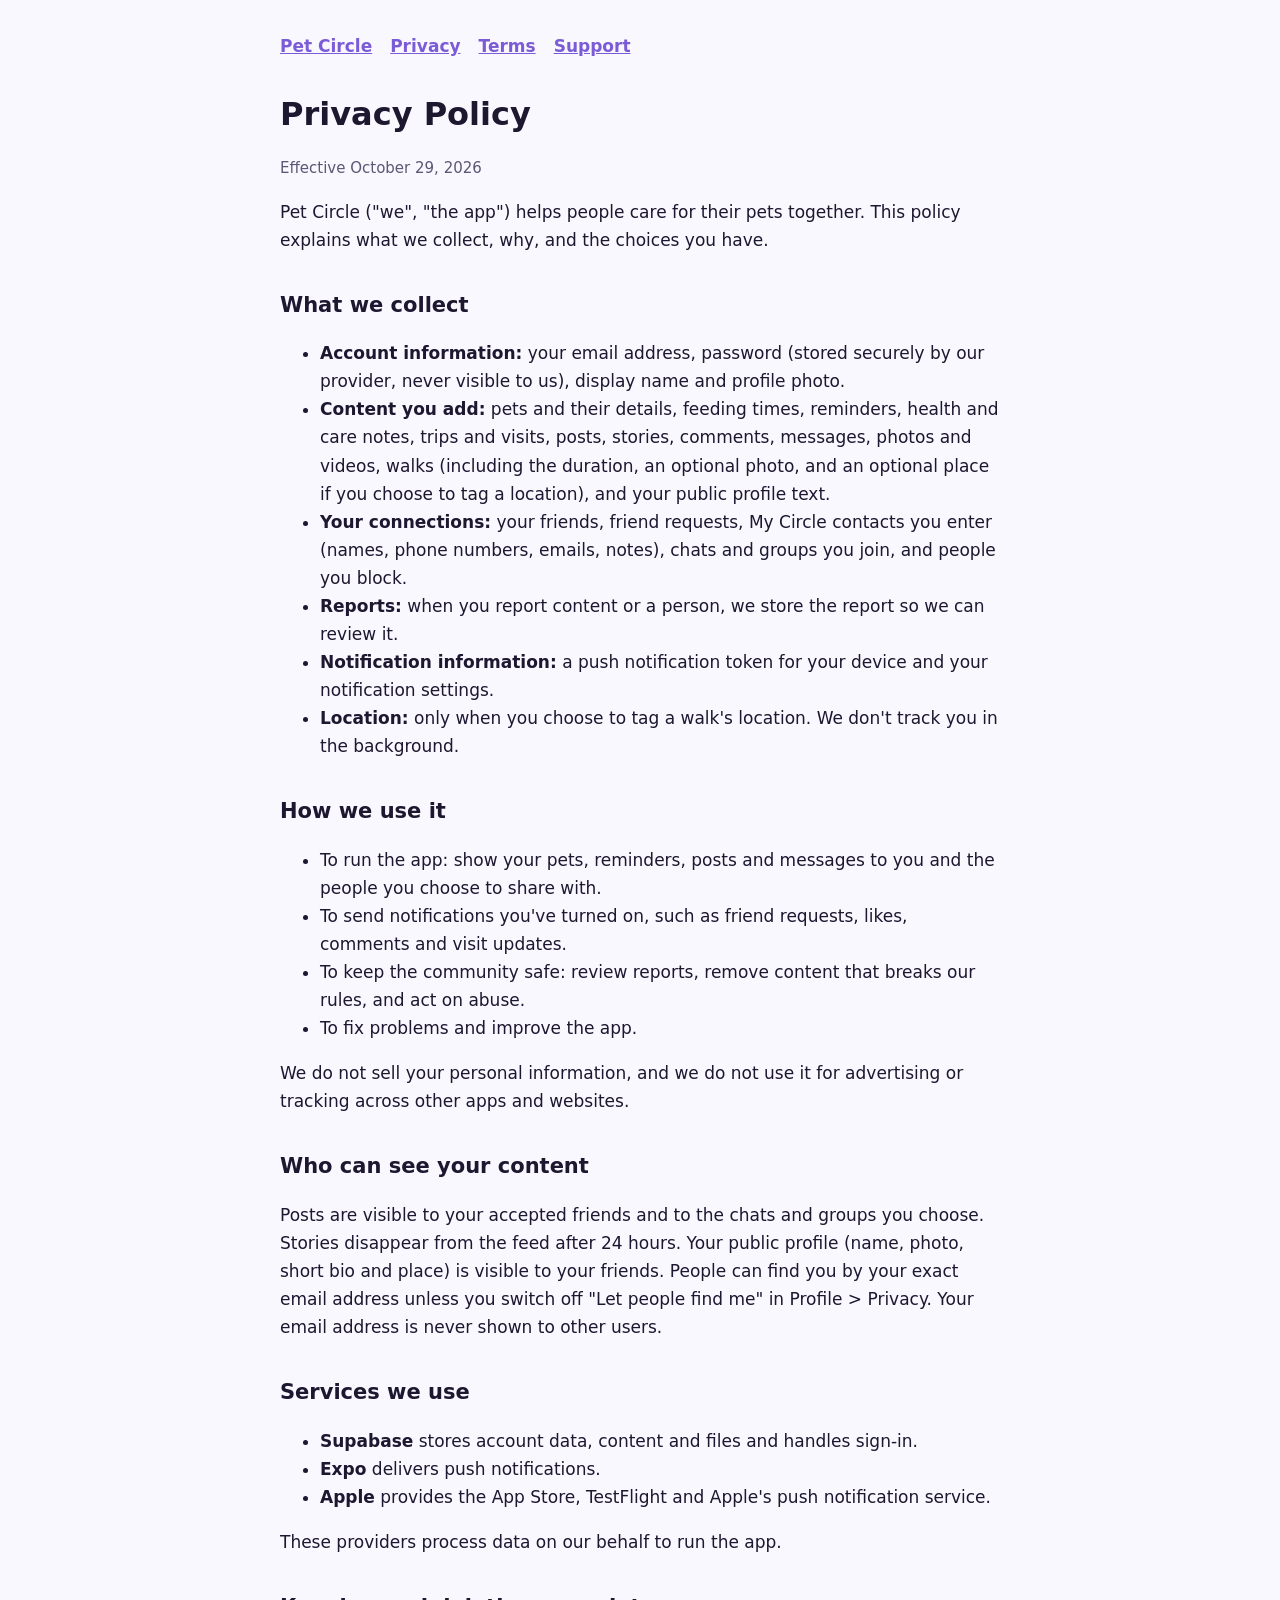
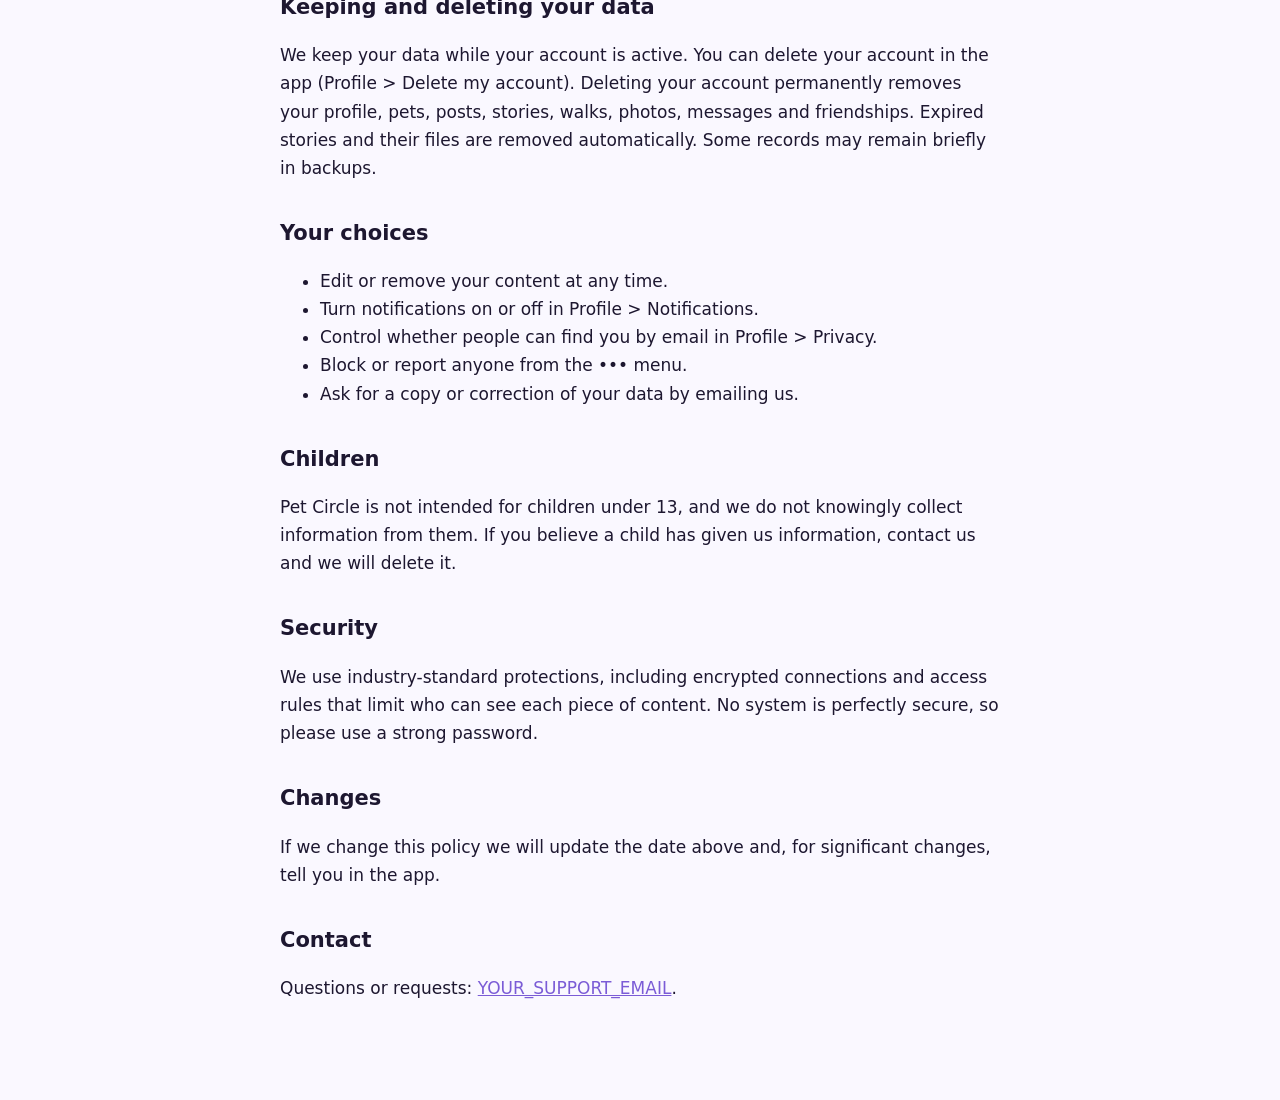
==== privacy.html @ 0113f094 "Add files via upload" ====
<!doctype html><html lang="en"><head><meta charset="utf-8"><meta name="viewport" content="width=device-width,initial-scale=1"><title>Privacy Policy – Pet Circle</title><style>
:root{--bg:#faf8ff;--ink:#1d1730;--mut:#5d5675;--acc:#7b5cd6;--card:#fff;--line:#e6dff5}
@media(prefers-color-scheme:dark){:root{--bg:#17121f;--ink:#f6f3fc;--mut:#b9b0cc;--acc:#b9a2f5;--card:#231b33;--line:#2e2442}}
body{margin:0;background:var(--bg);color:var(--ink);font:17px/1.65 -apple-system,system-ui,Segoe UI,sans-serif}
main{max-width:720px;margin:0 auto;padding:32px 20px 80px}
h1{font-size:32px;margin:0 0 6px}h2{font-size:21px;margin:34px 0 8px}
p,li{color:var(--ink)}.mut{color:var(--mut);font-size:15px}
a{color:var(--acc)}nav{display:flex;gap:18px;flex-wrap:wrap;margin-bottom:28px;font-weight:700}
.card{background:var(--card);border:1px solid var(--line);border-radius:18px;padding:18px 20px;margin:14px 0}
</style></head><body><main>
<nav><a href="index.html">Pet Circle</a><a href="privacy.html">Privacy</a><a href="terms.html">Terms</a><a href="support.html">Support</a></nav>
<h1>Privacy Policy</h1>
<p class="mut">Effective October 29, 2026</p>
<p>Pet Circle ("we", "the app") helps people care for their pets together. This policy explains what we collect, why, and the choices you have.</p>
<h2>What we collect</h2>
<ul>
<li><b>Account information:</b> your email address, password (stored securely by our provider, never visible to us), display name and profile photo.</li>
<li><b>Content you add:</b> pets and their details, feeding times, reminders, health and care notes, trips and visits, posts, stories, comments, messages, photos and videos, walks (including the duration, an optional photo, and an optional place if you choose to tag a location), and your public profile text.</li>
<li><b>Your connections:</b> your friends, friend requests, My Circle contacts you enter (names, phone numbers, emails, notes), chats and groups you join, and people you block.</li>
<li><b>Reports:</b> when you report content or a person, we store the report so we can review it.</li>
<li><b>Notification information:</b> a push notification token for your device and your notification settings.</li>
<li><b>Location:</b> only when you choose to tag a walk's location. We don't track you in the background.</li>
</ul>
<h2>How we use it</h2>
<ul>
<li>To run the app: show your pets, reminders, posts and messages to you and the people you choose to share with.</li>
<li>To send notifications you've turned on, such as friend requests, likes, comments and visit updates.</li>
<li>To keep the community safe: review reports, remove content that breaks our rules, and act on abuse.</li>
<li>To fix problems and improve the app.</li>
</ul>
<p>We do not sell your personal information, and we do not use it for advertising or tracking across other apps and websites.</p>
<h2>Who can see your content</h2>
<p>Posts are visible to your accepted friends and to the chats and groups you choose. Stories disappear from the feed after 24 hours. Your public profile (name, photo, short bio and place) is visible to your friends. People can find you by your exact email address unless you switch off "Let people find me" in Profile &gt; Privacy. Your email address is never shown to other users.</p>
<h2>Services we use</h2>
<ul>
<li><b>Supabase</b> stores account data, content and files and handles sign-in.</li>
<li><b>Expo</b> delivers push notifications.</li>
<li><b>Apple</b> provides the App Store, TestFlight and Apple's push notification service.</li>
</ul>
<p>These providers process data on our behalf to run the app.</p>
<h2>Keeping and deleting your data</h2>
<p>We keep your data while your account is active. You can delete your account in the app (Profile &gt; Delete my account). Deleting your account permanently removes your profile, pets, posts, stories, walks, photos, messages and friendships. Expired stories and their files are removed automatically. Some records may remain briefly in backups.</p>
<h2>Your choices</h2>
<ul>
<li>Edit or remove your content at any time.</li>
<li>Turn notifications on or off in Profile &gt; Notifications.</li>
<li>Control whether people can find you by email in Profile &gt; Privacy.</li>
<li>Block or report anyone from the ••• menu.</li>
<li>Ask for a copy or correction of your data by emailing us.</li>
</ul>
<h2>Children</h2>
<p>Pet Circle is not intended for children under 13, and we do not knowingly collect information from them. If you believe a child has given us information, contact us and we will delete it.</p>
<h2>Security</h2>
<p>We use industry-standard protections, including encrypted connections and access rules that limit who can see each piece of content. No system is perfectly secure, so please use a strong password.</p>
<h2>Changes</h2>
<p>If we change this policy we will update the date above and, for significant changes, tell you in the app.</p>
<h2>Contact</h2>
<p>Questions or requests: <a href="mailto:YOUR_SUPPORT_EMAIL">YOUR_SUPPORT_EMAIL</a>.</p></main></body></html>
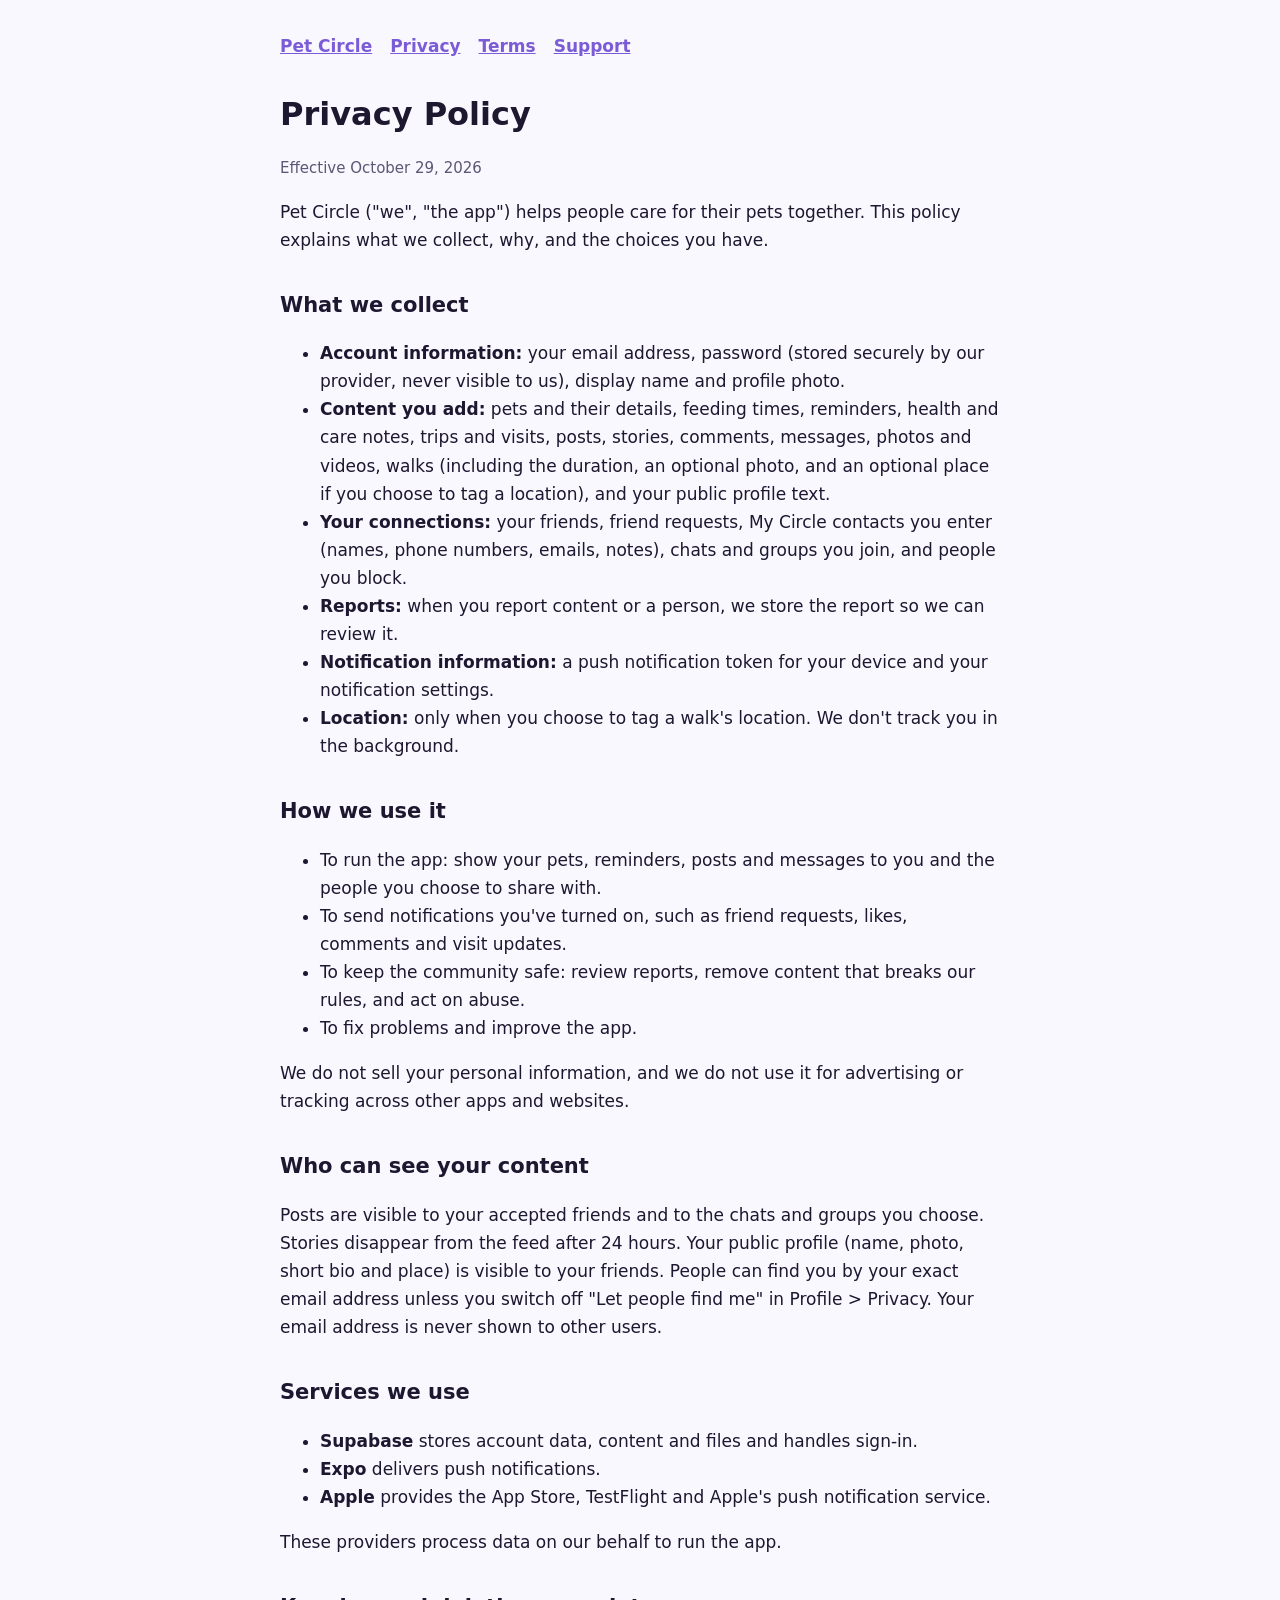
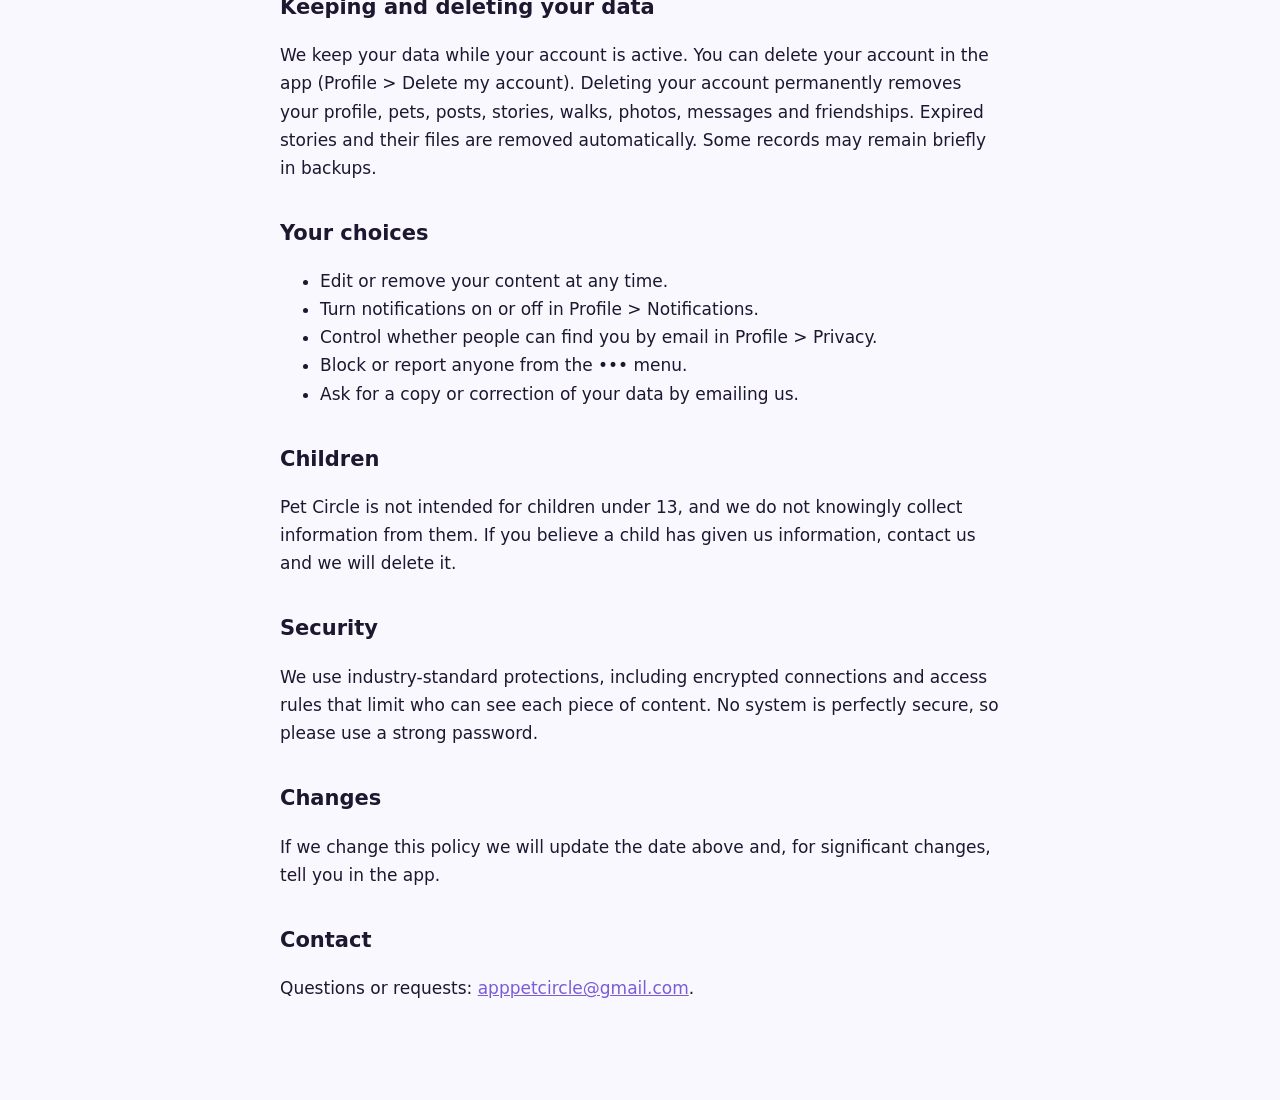
==== commit b3c98e53: "Update support email in privacy policy" ====
--- a/privacy.html
+++ b/privacy.html
@@ -55,4 +55,4 @@
 <h2>Changes</h2>
 <p>If we change this policy we will update the date above and, for significant changes, tell you in the app.</p>
 <h2>Contact</h2>
-<p>Questions or requests: <a href="mailto:YOUR_SUPPORT_EMAIL">YOUR_SUPPORT_EMAIL</a>.</p></main></body></html>+<p>Questions or requests: <a href="mailto:apppetcircle@gmail.com">apppetcircle@gmail.com</a>.</p></main></body></html>
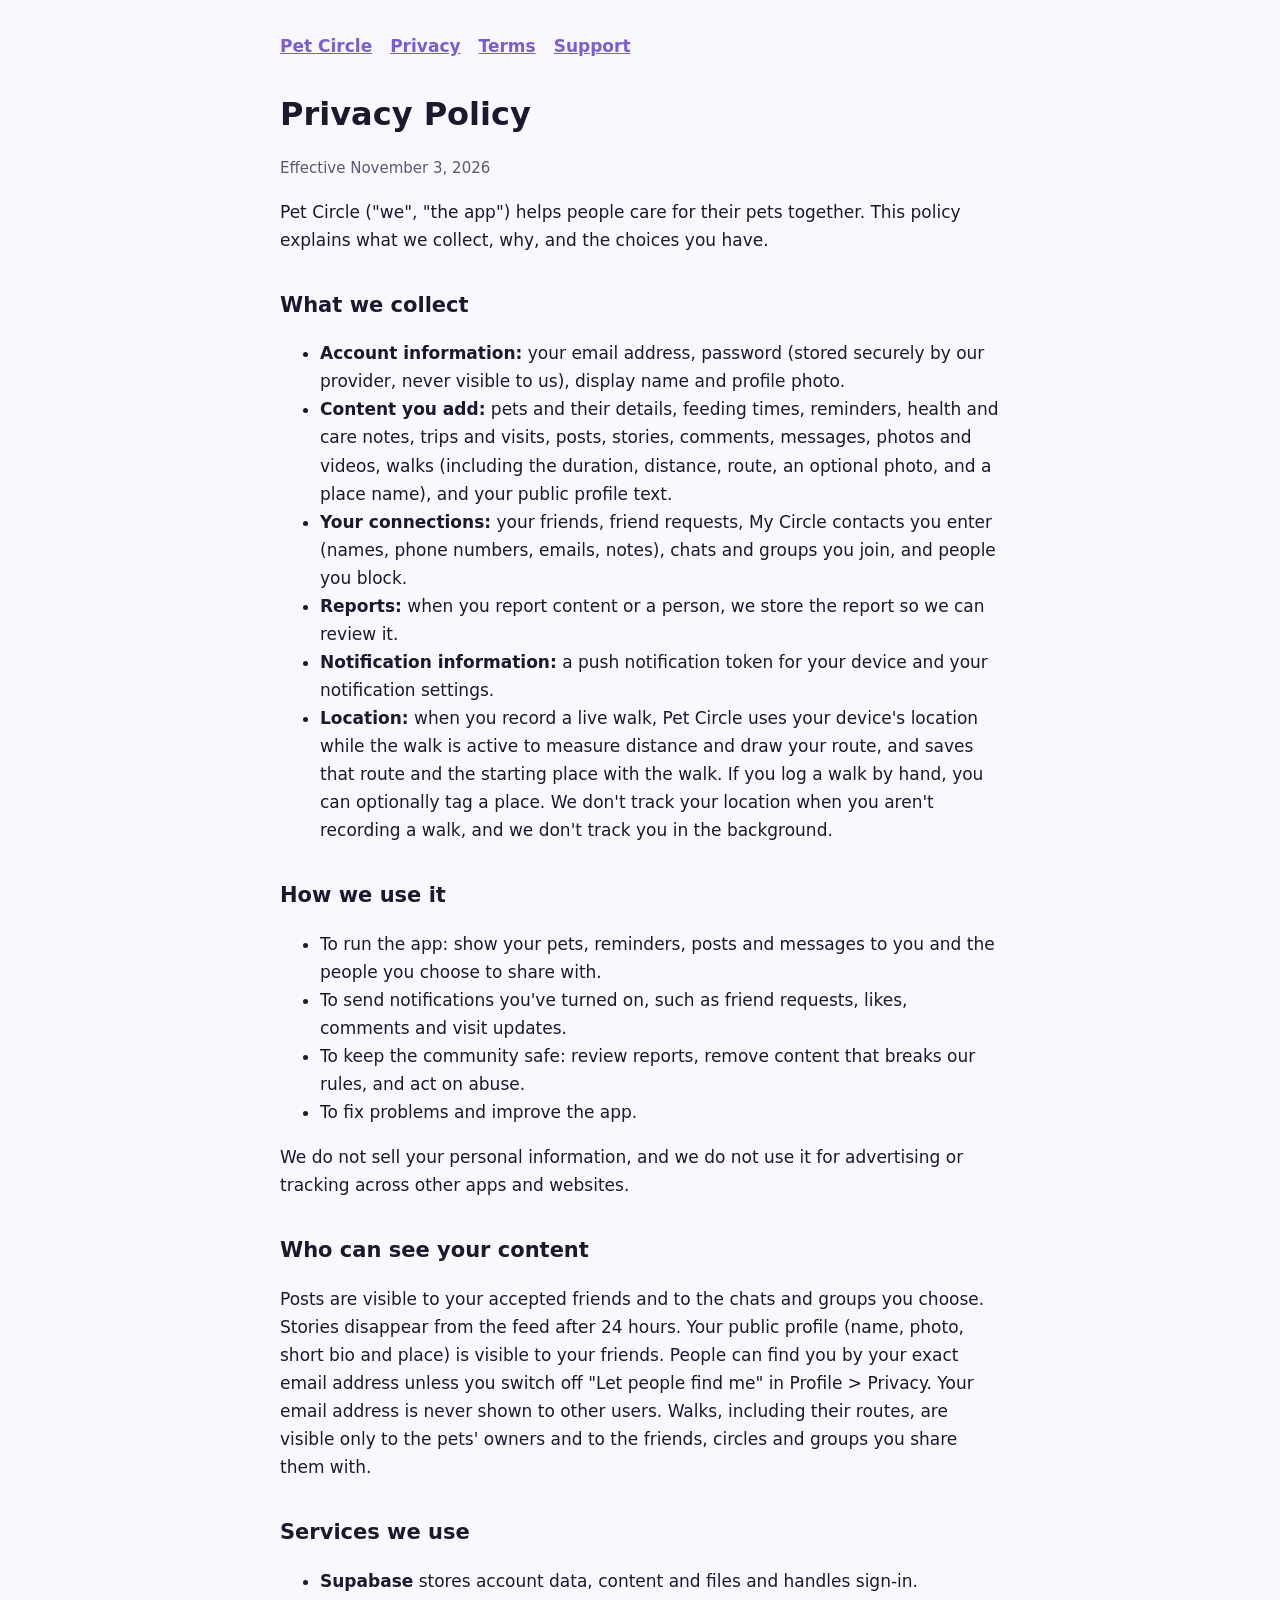
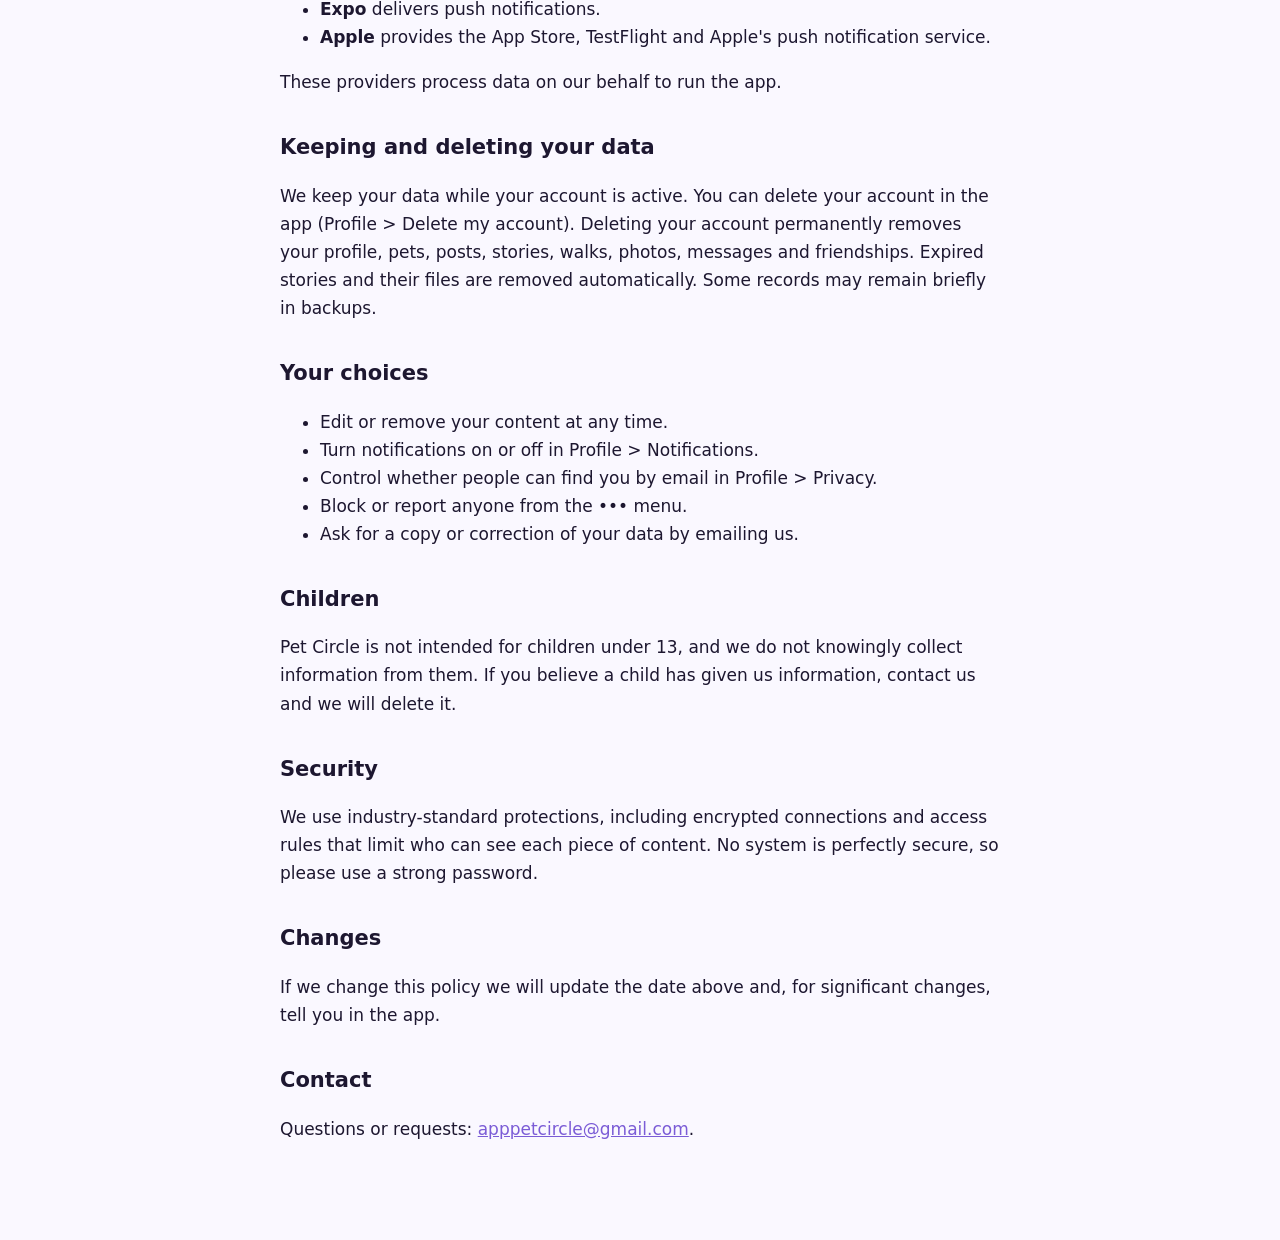
==== commit 834e8573: "Update privacy policy effective dates and content" ====
--- a/privacy.html
+++ b/privacy.html
@@ -10,16 +10,16 @@
 </style></head><body><main>
 <nav><a href="index.html">Pet Circle</a><a href="privacy.html">Privacy</a><a href="terms.html">Terms</a><a href="support.html">Support</a></nav>
 <h1>Privacy Policy</h1>
-<p class="mut">Effective October 29, 2026</p>
+<p class="mut">Effective November 3, 2026</p>
 <p>Pet Circle ("we", "the app") helps people care for their pets together. This policy explains what we collect, why, and the choices you have.</p>
 <h2>What we collect</h2>
 <ul>
 <li><b>Account information:</b> your email address, password (stored securely by our provider, never visible to us), display name and profile photo.</li>
-<li><b>Content you add:</b> pets and their details, feeding times, reminders, health and care notes, trips and visits, posts, stories, comments, messages, photos and videos, walks (including the duration, an optional photo, and an optional place if you choose to tag a location), and your public profile text.</li>
+<li><b>Content you add:</b> pets and their details, feeding times, reminders, health and care notes, trips and visits, posts, stories, comments, messages, photos and videos, walks (including the duration, distance, route, an optional photo, and a place name), and your public profile text.</li>
 <li><b>Your connections:</b> your friends, friend requests, My Circle contacts you enter (names, phone numbers, emails, notes), chats and groups you join, and people you block.</li>
 <li><b>Reports:</b> when you report content or a person, we store the report so we can review it.</li>
 <li><b>Notification information:</b> a push notification token for your device and your notification settings.</li>
-<li><b>Location:</b> only when you choose to tag a walk's location. We don't track you in the background.</li>
+<li><b>Location:</b> when you record a live walk, Pet Circle uses your device's location while the walk is active to measure distance and draw your route, and saves that route and the starting place with the walk. If you log a walk by hand, you can optionally tag a place. We don't track your location when you aren't recording a walk, and we don't track you in the background.</li>
 </ul>
 <h2>How we use it</h2>
 <ul>
@@ -30,7 +30,7 @@
 </ul>
 <p>We do not sell your personal information, and we do not use it for advertising or tracking across other apps and websites.</p>
 <h2>Who can see your content</h2>
-<p>Posts are visible to your accepted friends and to the chats and groups you choose. Stories disappear from the feed after 24 hours. Your public profile (name, photo, short bio and place) is visible to your friends. People can find you by your exact email address unless you switch off "Let people find me" in Profile &gt; Privacy. Your email address is never shown to other users.</p>
+<p>Posts are visible to your accepted friends and to the chats and groups you choose. Stories disappear from the feed after 24 hours. Your public profile (name, photo, short bio and place) is visible to your friends. People can find you by your exact email address unless you switch off "Let people find me" in Profile &gt; Privacy. Your email address is never shown to other users. Walks, including their routes, are visible only to the pets' owners and to the friends, circles and groups you share them with.</p>
 <h2>Services we use</h2>
 <ul>
 <li><b>Supabase</b> stores account data, content and files and handles sign-in.</li>
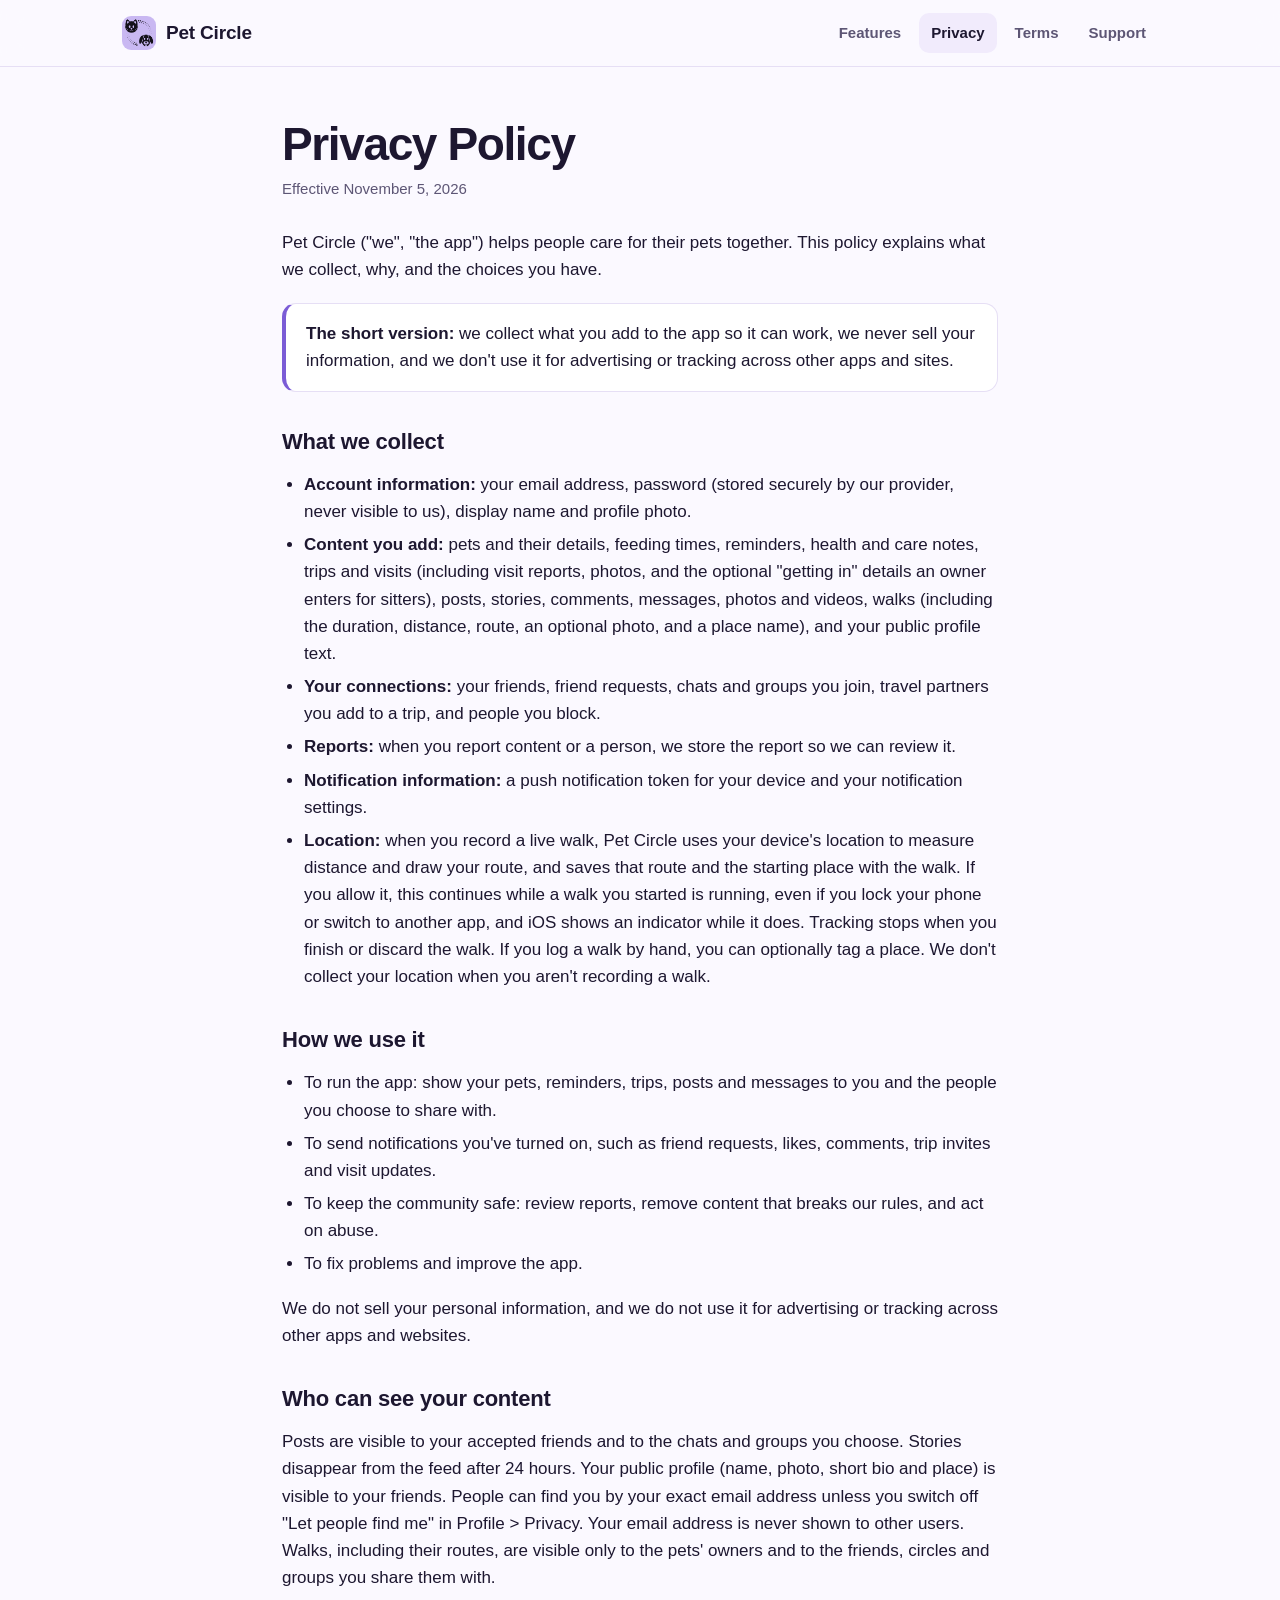
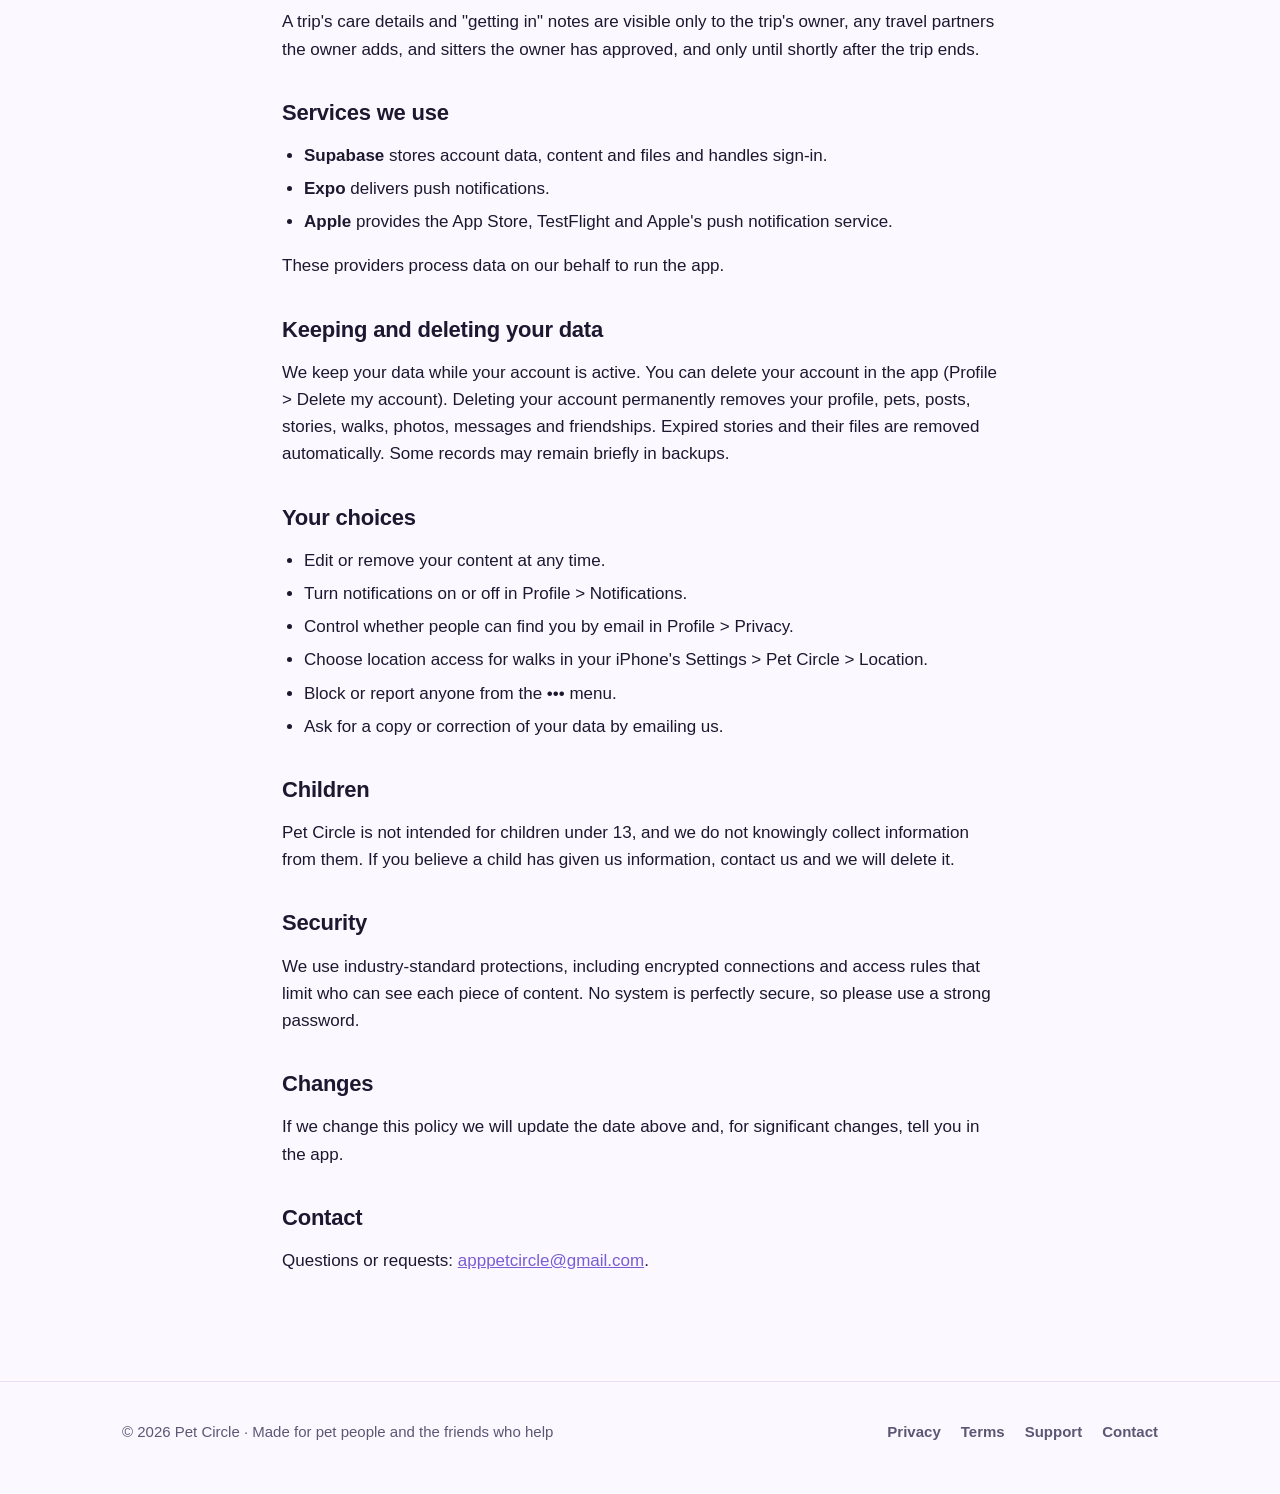
==== commit dd92ee1c: "Redesign site; move files to repo root Co-Authored-By: Claude Sonnet 5.5 <noreply@anthropic.com> Cla" ====
--- a/privacy.html
+++ b/privacy.html
@@ -1,36 +1,35 @@
-<!doctype html><html lang="en"><head><meta charset="utf-8"><meta name="viewport" content="width=device-width,initial-scale=1"><title>Privacy Policy – Pet Circle</title><style>
-:root{--bg:#faf8ff;--ink:#1d1730;--mut:#5d5675;--acc:#7b5cd6;--card:#fff;--line:#e6dff5}
-@media(prefers-color-scheme:dark){:root{--bg:#17121f;--ink:#f6f3fc;--mut:#b9b0cc;--acc:#b9a2f5;--card:#231b33;--line:#2e2442}}
-body{margin:0;background:var(--bg);color:var(--ink);font:17px/1.65 -apple-system,system-ui,Segoe UI,sans-serif}
-main{max-width:720px;margin:0 auto;padding:32px 20px 80px}
-h1{font-size:32px;margin:0 0 6px}h2{font-size:21px;margin:34px 0 8px}
-p,li{color:var(--ink)}.mut{color:var(--mut);font-size:15px}
-a{color:var(--acc)}nav{display:flex;gap:18px;flex-wrap:wrap;margin-bottom:28px;font-weight:700}
-.card{background:var(--card);border:1px solid var(--line);border-radius:18px;padding:18px 20px;margin:14px 0}
-</style></head><body><main>
-<nav><a href="index.html">Pet Circle</a><a href="privacy.html">Privacy</a><a href="terms.html">Terms</a><a href="support.html">Support</a></nav>
-<h1>Privacy Policy</h1>
-<p class="mut">Effective November 3, 2026</p>
+<!doctype html>
+<html lang="en"><head><meta charset="utf-8"><meta name="viewport" content="width=device-width,initial-scale=1">
+<title>Privacy Policy · Pet Circle</title><meta name="description" content="How Pet Circle collects, uses and protects your information.">
+<meta name="theme-color" content="#7B5CD6"><link rel="icon" href="assets/favicon.png">
+<meta property="og:title" content="Privacy Policy · Pet Circle"><meta property="og:description" content="How Pet Circle collects, uses and protects your information."><meta property="og:image" content="assets/icon.png">
+<link rel="stylesheet" href="style.css"></head><body>
+<header class="top"><div class="wrap bar"><a class="brand" href="index.html"><img src="assets/icon.png" alt="">Pet Circle</a>
+<nav class="links"><a class="hide-s" href="index.html#features">Features</a><a href="privacy.html" aria-current="page">Privacy</a><a href="terms.html">Terms</a><a href="support.html">Support</a></nav></div></header>
+<main class="doc">
+<h1>Privacy Policy</h1><p class="meta">Effective November 5, 2026</p>
 <p>Pet Circle ("we", "the app") helps people care for their pets together. This policy explains what we collect, why, and the choices you have.</p>
+<div class="callout"><b>The short version:</b> we collect what you add to the app so it can work, we never sell your information, and we don't use it for advertising or tracking across other apps and sites.</div>
 <h2>What we collect</h2>
 <ul>
 <li><b>Account information:</b> your email address, password (stored securely by our provider, never visible to us), display name and profile photo.</li>
-<li><b>Content you add:</b> pets and their details, feeding times, reminders, health and care notes, trips and visits, posts, stories, comments, messages, photos and videos, walks (including the duration, distance, route, an optional photo, and a place name), and your public profile text.</li>
-<li><b>Your connections:</b> your friends, friend requests, My Circle contacts you enter (names, phone numbers, emails, notes), chats and groups you join, and people you block.</li>
+<li><b>Content you add:</b> pets and their details, feeding times, reminders, health and care notes, trips and visits (including visit reports, photos, and the optional "getting in" details an owner enters for sitters), posts, stories, comments, messages, photos and videos, walks (including the duration, distance, route, an optional photo, and a place name), and your public profile text.</li>
+<li><b>Your connections:</b> your friends, friend requests, chats and groups you join, travel partners you add to a trip, and people you block.</li>
 <li><b>Reports:</b> when you report content or a person, we store the report so we can review it.</li>
 <li><b>Notification information:</b> a push notification token for your device and your notification settings.</li>
-<li><b>Location:</b> when you record a live walk, Pet Circle uses your device's location while the walk is active to measure distance and draw your route, and saves that route and the starting place with the walk. If you log a walk by hand, you can optionally tag a place. We don't track your location when you aren't recording a walk, and we don't track you in the background.</li>
+<li><b>Location:</b> when you record a live walk, Pet Circle uses your device's location to measure distance and draw your route, and saves that route and the starting place with the walk. If you allow it, this continues while a walk you started is running, even if you lock your phone or switch to another app, and iOS shows an indicator while it does. Tracking stops when you finish or discard the walk. If you log a walk by hand, you can optionally tag a place. We don't collect your location when you aren't recording a walk.</li>
 </ul>
 <h2>How we use it</h2>
 <ul>
-<li>To run the app: show your pets, reminders, posts and messages to you and the people you choose to share with.</li>
-<li>To send notifications you've turned on, such as friend requests, likes, comments and visit updates.</li>
+<li>To run the app: show your pets, reminders, trips, posts and messages to you and the people you choose to share with.</li>
+<li>To send notifications you've turned on, such as friend requests, likes, comments, trip invites and visit updates.</li>
 <li>To keep the community safe: review reports, remove content that breaks our rules, and act on abuse.</li>
 <li>To fix problems and improve the app.</li>
 </ul>
 <p>We do not sell your personal information, and we do not use it for advertising or tracking across other apps and websites.</p>
 <h2>Who can see your content</h2>
 <p>Posts are visible to your accepted friends and to the chats and groups you choose. Stories disappear from the feed after 24 hours. Your public profile (name, photo, short bio and place) is visible to your friends. People can find you by your exact email address unless you switch off "Let people find me" in Profile &gt; Privacy. Your email address is never shown to other users. Walks, including their routes, are visible only to the pets' owners and to the friends, circles and groups you share them with.</p>
+<p>A trip's care details and "getting in" notes are visible only to the trip's owner, any travel partners the owner adds, and sitters the owner has approved, and only until shortly after the trip ends.</p>
 <h2>Services we use</h2>
 <ul>
 <li><b>Supabase</b> stores account data, content and files and handles sign-in.</li>
@@ -45,6 +44,7 @@
 <li>Edit or remove your content at any time.</li>
 <li>Turn notifications on or off in Profile &gt; Notifications.</li>
 <li>Control whether people can find you by email in Profile &gt; Privacy.</li>
+<li>Choose location access for walks in your iPhone's Settings &gt; Pet Circle &gt; Location.</li>
 <li>Block or report anyone from the ••• menu.</li>
 <li>Ask for a copy or correction of your data by emailing us.</li>
 </ul>
@@ -55,4 +55,5 @@
 <h2>Changes</h2>
 <p>If we change this policy we will update the date above and, for significant changes, tell you in the app.</p>
 <h2>Contact</h2>
-<p>Questions or requests: <a href="mailto:apppetcircle@gmail.com">apppetcircle@gmail.com</a>.</p></main></body></html>
+<p>Questions or requests: <a href="mailto:apppetcircle@gmail.com">apppetcircle@gmail.com</a>.</p></main><footer><div class="wrap row"><div>© 2026 Pet Circle · Made for pet people and the friends who help</div>
+<nav><a href="privacy.html">Privacy</a><a href="terms.html">Terms</a><a href="support.html">Support</a><a href="mailto:apppetcircle@gmail.com">Contact</a></nav></div></footer></body></html>
--- a/style.css
+++ b/style.css
@@ -0,0 +1,66 @@
+:root{--bg:#FBF9FF;--bg2:#F1EBFC;--ink:#1D1730;--mut:#5D5675;--acc:#7B5CD6;--acc2:#A162E5;--card:#FFFFFF;--line:#E6DFF5;--lav:#D9CFF5;--shadow:0 10px 40px rgba(88,60,160,.12)}
+@media(prefers-color-scheme:dark){:root{--bg:#17121F;--bg2:#1E1730;--ink:#F6F3FC;--mut:#B9B0CC;--acc:#B9A2F5;--acc2:#A162E5;--card:#231B33;--line:#2E2442;--lav:#2E2442;--shadow:0 10px 40px rgba(0,0,0,.4)}}
+*{box-sizing:border-box}html{scroll-behavior:smooth}
+body{margin:0;background:var(--bg);color:var(--ink);font:17px/1.6 -apple-system,BlinkMacSystemFont,"Segoe UI",Roboto,Helvetica,Arial,sans-serif;-webkit-font-smoothing:antialiased}
+a{color:var(--acc)}img{max-width:100%;display:block}
+.wrap{max-width:1080px;margin:0 auto;padding:0 22px}
+header.top{position:sticky;top:0;z-index:20;background:color-mix(in srgb,var(--bg) 85%,transparent);backdrop-filter:saturate(180%) blur(14px);-webkit-backdrop-filter:saturate(180%) blur(14px);border-bottom:1px solid var(--line)}
+.bar{display:flex;align-items:center;justify-content:space-between;height:66px}
+.brand{display:flex;align-items:center;gap:10px;font-weight:800;font-size:19px;color:var(--ink);text-decoration:none;letter-spacing:-.01em}
+.brand img{width:34px;height:34px;border-radius:9px}
+nav.links{display:flex;gap:6px;align-items:center}
+nav.links a{color:var(--mut);text-decoration:none;font-weight:600;font-size:15px;padding:8px 12px;border-radius:10px}
+nav.links a:hover,nav.links a[aria-current]{color:var(--ink);background:var(--bg2)}
+.btn{display:inline-flex;align-items:center;gap:8px;background:var(--acc);color:#fff!important;text-decoration:none;font-weight:700;padding:14px 24px;border-radius:999px;box-shadow:0 8px 24px rgba(123,92,214,.35);border:0;font-size:16px}
+@media(prefers-color-scheme:dark){.btn{color:#17121F!important}}
+.btn.ghost{background:transparent;color:var(--ink)!important;box-shadow:none;border:1.5px solid var(--line)}
+.hero{background:linear-gradient(180deg,var(--lav) 0%,var(--bg) 100%);overflow:hidden}
+.hero .wrap{display:grid;grid-template-columns:1.05fr .95fr;gap:30px;align-items:center;padding-top:64px}
+.eyebrow{display:inline-block;background:var(--card);border:1px solid var(--line);color:var(--acc);font-weight:700;font-size:13px;letter-spacing:.04em;text-transform:uppercase;padding:6px 14px;border-radius:999px}
+h1{font-size:clamp(38px,6vw,64px);line-height:1.04;letter-spacing:-.03em;margin:18px 0 18px;font-weight:800}
+.lead{font-size:20px;color:var(--mut);max-width:520px;margin:0 0 28px}
+.cta{display:flex;gap:12px;flex-wrap:wrap}
+.note{color:var(--mut);font-size:14px;margin-top:14px}
+.phones{position:relative;height:560px}
+.phones img{position:absolute;border-radius:28px;box-shadow:var(--shadow);border:6px solid #1D1730;background:#1D1730;width:250px}
+.phones .p1{left:6%;top:30px;transform:rotate(-5deg)}
+.phones .p2{left:38%;top:-10px;z-index:2;width:270px}
+.phones .p3{right:0;top:50px;transform:rotate(5deg)}
+section{padding:84px 0}
+section.alt{background:var(--bg2)}
+.kicker{color:var(--acc);font-weight:800;font-size:13px;letter-spacing:.08em;text-transform:uppercase}
+h2{font-size:clamp(28px,4vw,42px);line-height:1.1;letter-spacing:-.02em;margin:10px 0 14px}
+.sub{color:var(--mut);font-size:19px;max-width:640px;margin:0 0 44px}
+.grid{display:grid;grid-template-columns:repeat(3,1fr);gap:18px}
+.card{background:var(--card);border:1px solid var(--line);border-radius:22px;padding:26px;box-shadow:0 1px 0 rgba(0,0,0,.02)}
+.card h3{margin:14px 0 6px;font-size:19px;letter-spacing:-.01em}
+.card p{margin:0;color:var(--mut);font-size:16px}
+.ico{width:48px;height:48px;border-radius:14px;display:grid;place-items:center;font-size:24px}
+.steps{display:grid;grid-template-columns:repeat(3,1fr);gap:18px;counter-reset:s}
+.step{position:relative;padding:26px;border-radius:22px;background:var(--card);border:1px solid var(--line)}
+.step:before{counter-increment:s;content:counter(s);display:grid;place-items:center;width:38px;height:38px;border-radius:50%;background:var(--acc);color:#fff;font-weight:800;margin-bottom:14px}
+@media(prefers-color-scheme:dark){.step:before{color:#17121F}}
+.step h3{margin:0 0 6px}.step p{margin:0;color:var(--mut)}
+.split{display:grid;grid-template-columns:1fr 1fr;gap:56px;align-items:center}
+.split img{border-radius:28px;box-shadow:var(--shadow);width:300px;margin:0 auto;border:6px solid #1D1730}
+.list{list-style:none;padding:0;margin:18px 0 0;display:grid;gap:12px}
+.list li{display:flex;gap:12px;color:var(--ink)}.list li:before{content:"✓";color:#fff;background:var(--acc);width:24px;height:24px;border-radius:50%;display:grid;place-items:center;font-size:14px;font-weight:800;flex:none;margin-top:2px}
+@media(prefers-color-scheme:dark){.list li:before{color:#17121F}}
+.banner{background:linear-gradient(135deg,#7B5CD6,#A162E5);color:#fff;border-radius:30px;padding:54px 40px;text-align:center}
+.banner h2{margin-top:0;color:#fff}.banner p{color:rgba(255,255,255,.9);max-width:520px;margin:0 auto 24px;font-size:19px}
+.banner .btn{background:#fff;color:#4A2FA3!important;box-shadow:none}
+footer{border-top:1px solid var(--line);padding:38px 0 50px;color:var(--mut);font-size:15px}
+footer .row{display:flex;justify-content:space-between;gap:20px;flex-wrap:wrap;align-items:center}
+footer nav{display:flex;gap:20px;flex-wrap:wrap}footer a{color:var(--mut);text-decoration:none;font-weight:600}footer a:hover{color:var(--acc)}
+/* document pages */
+.doc{max-width:760px;margin:0 auto;padding:54px 22px 90px}
+.doc h1{font-size:clamp(34px,5vw,46px);margin:0 0 8px}
+.doc .meta{color:var(--mut);font-size:15px;margin:0 0 28px}
+.doc h2{font-size:22px;margin:38px 0 8px;letter-spacing:-.01em}
+.doc p,.doc li{color:var(--ink)}.doc ul{padding-left:22px}.doc li{margin:6px 0}
+.doc .callout{background:var(--card);border:1px solid var(--line);border-left:4px solid var(--acc);border-radius:14px;padding:16px 20px;margin:20px 0}
+details{background:var(--card);border:1px solid var(--line);border-radius:16px;padding:4px 20px;margin:12px 0}
+summary{cursor:pointer;font-weight:700;padding:14px 0;list-style:none;display:flex;justify-content:space-between;gap:12px}
+summary::-webkit-details-marker{display:none}summary:after{content:"+";color:var(--acc);font-size:22px;line-height:1}details[open] summary:after{content:"–"}
+details p{margin:0 0 16px;color:var(--mut)}
+@media(max-width:860px){.hero .wrap,.split{grid-template-columns:1fr}.phones{height:470px}.phones img{width:200px}.phones .p2{width:216px;left:34%}.grid,.steps{grid-template-columns:1fr}section{padding:60px 0}nav.links a.hide-s{display:none}.split img{width:250px}}
